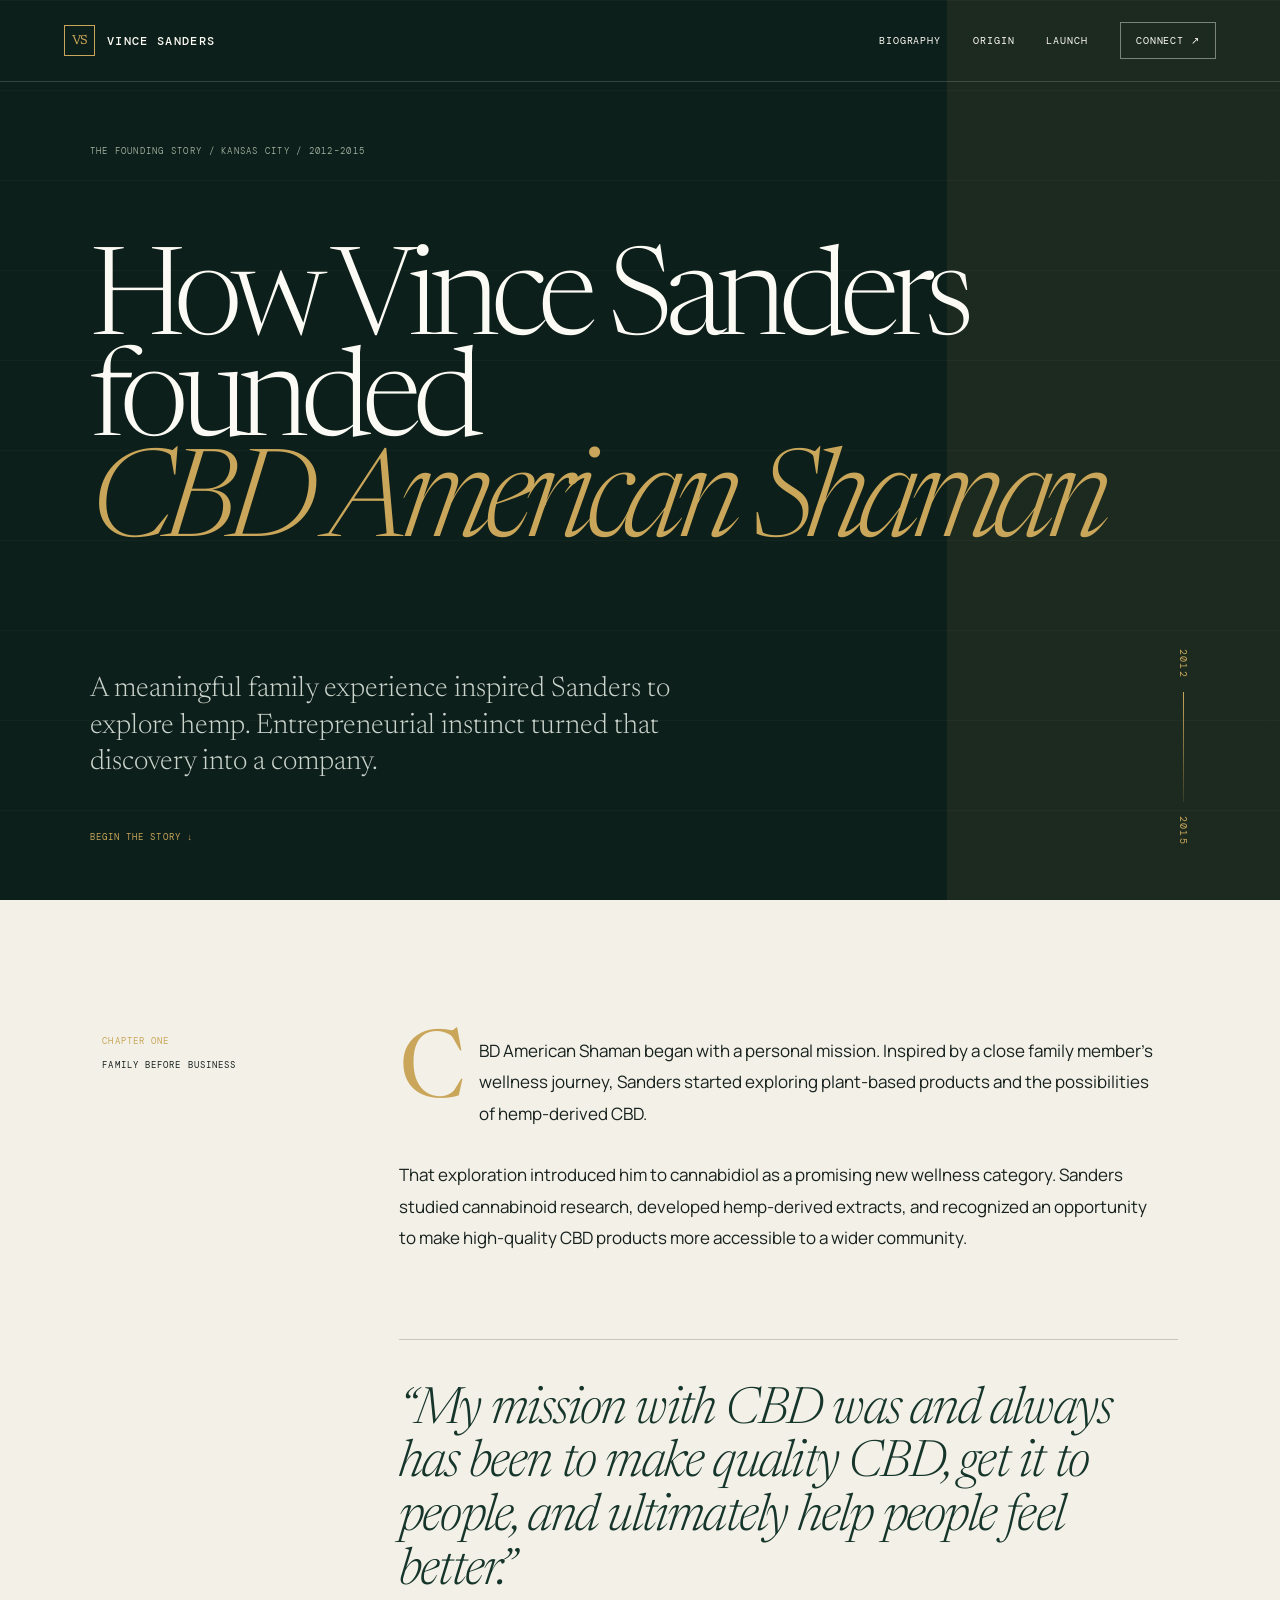
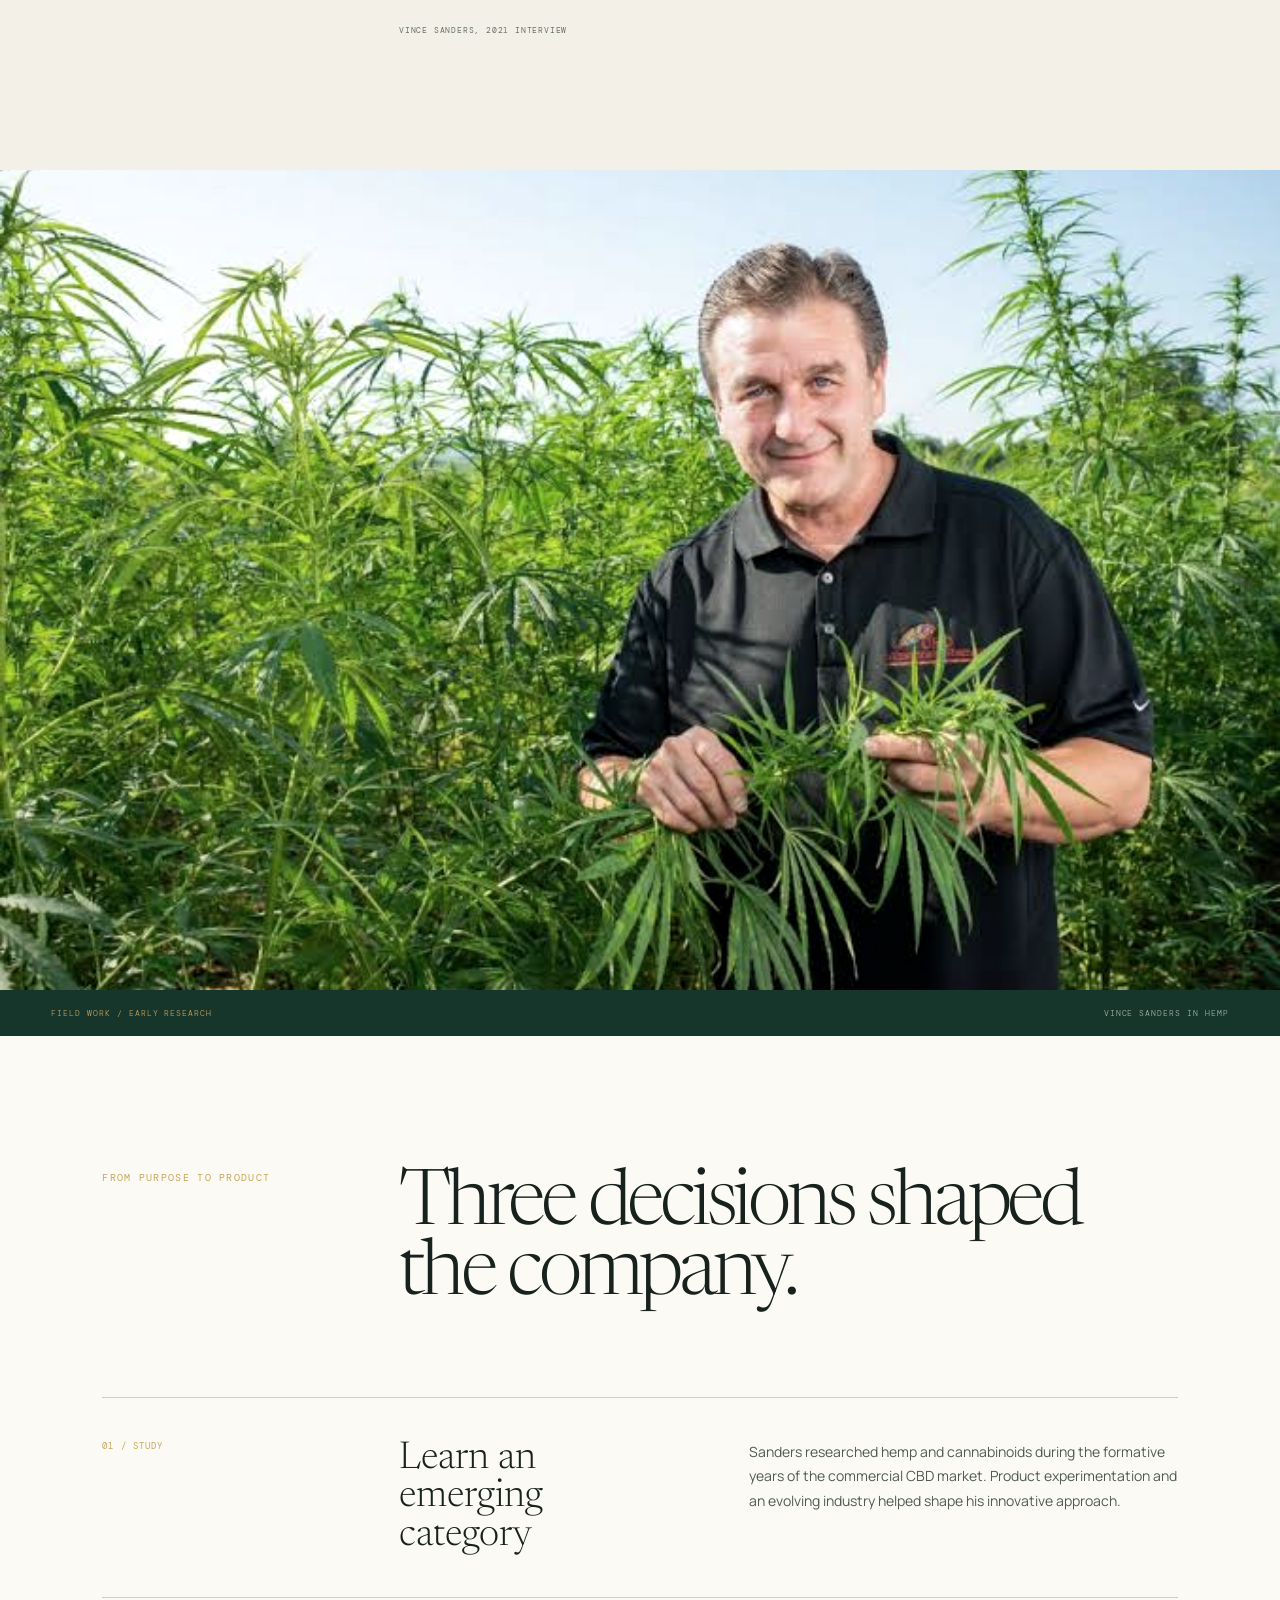
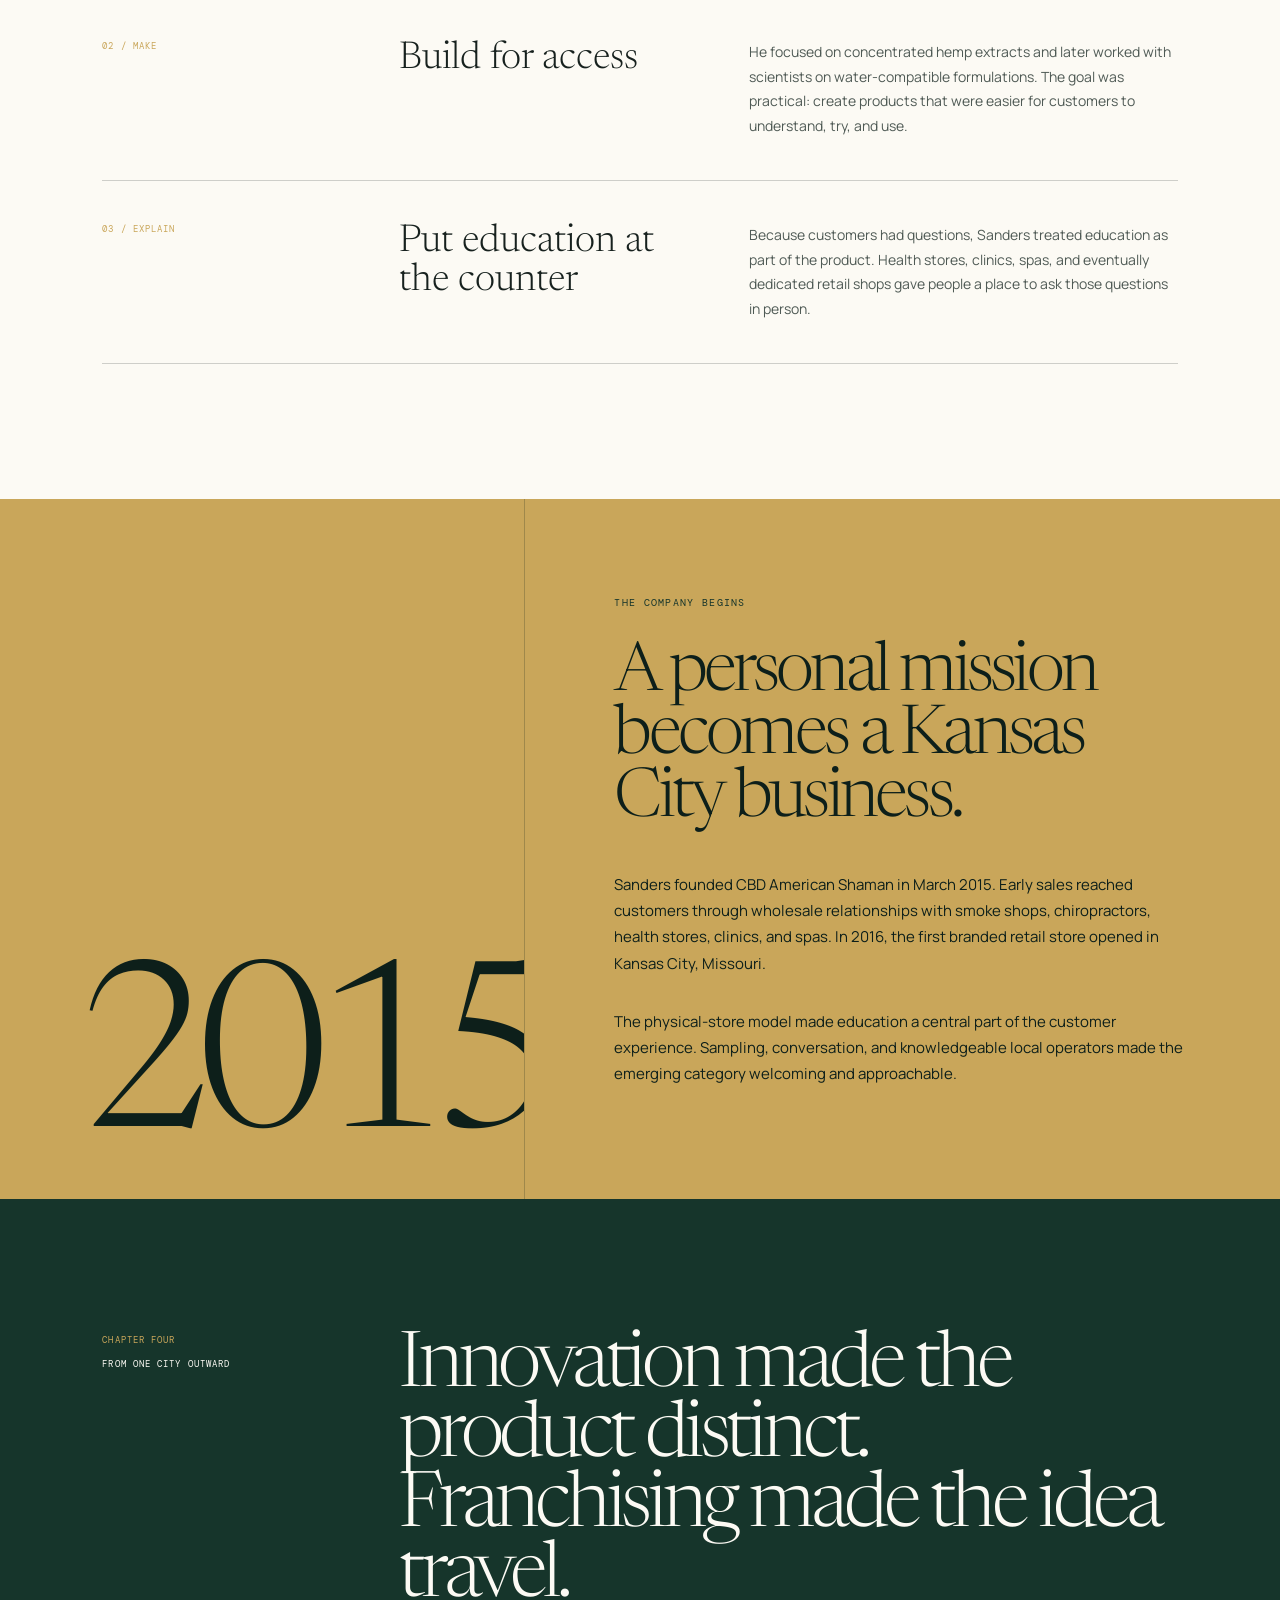
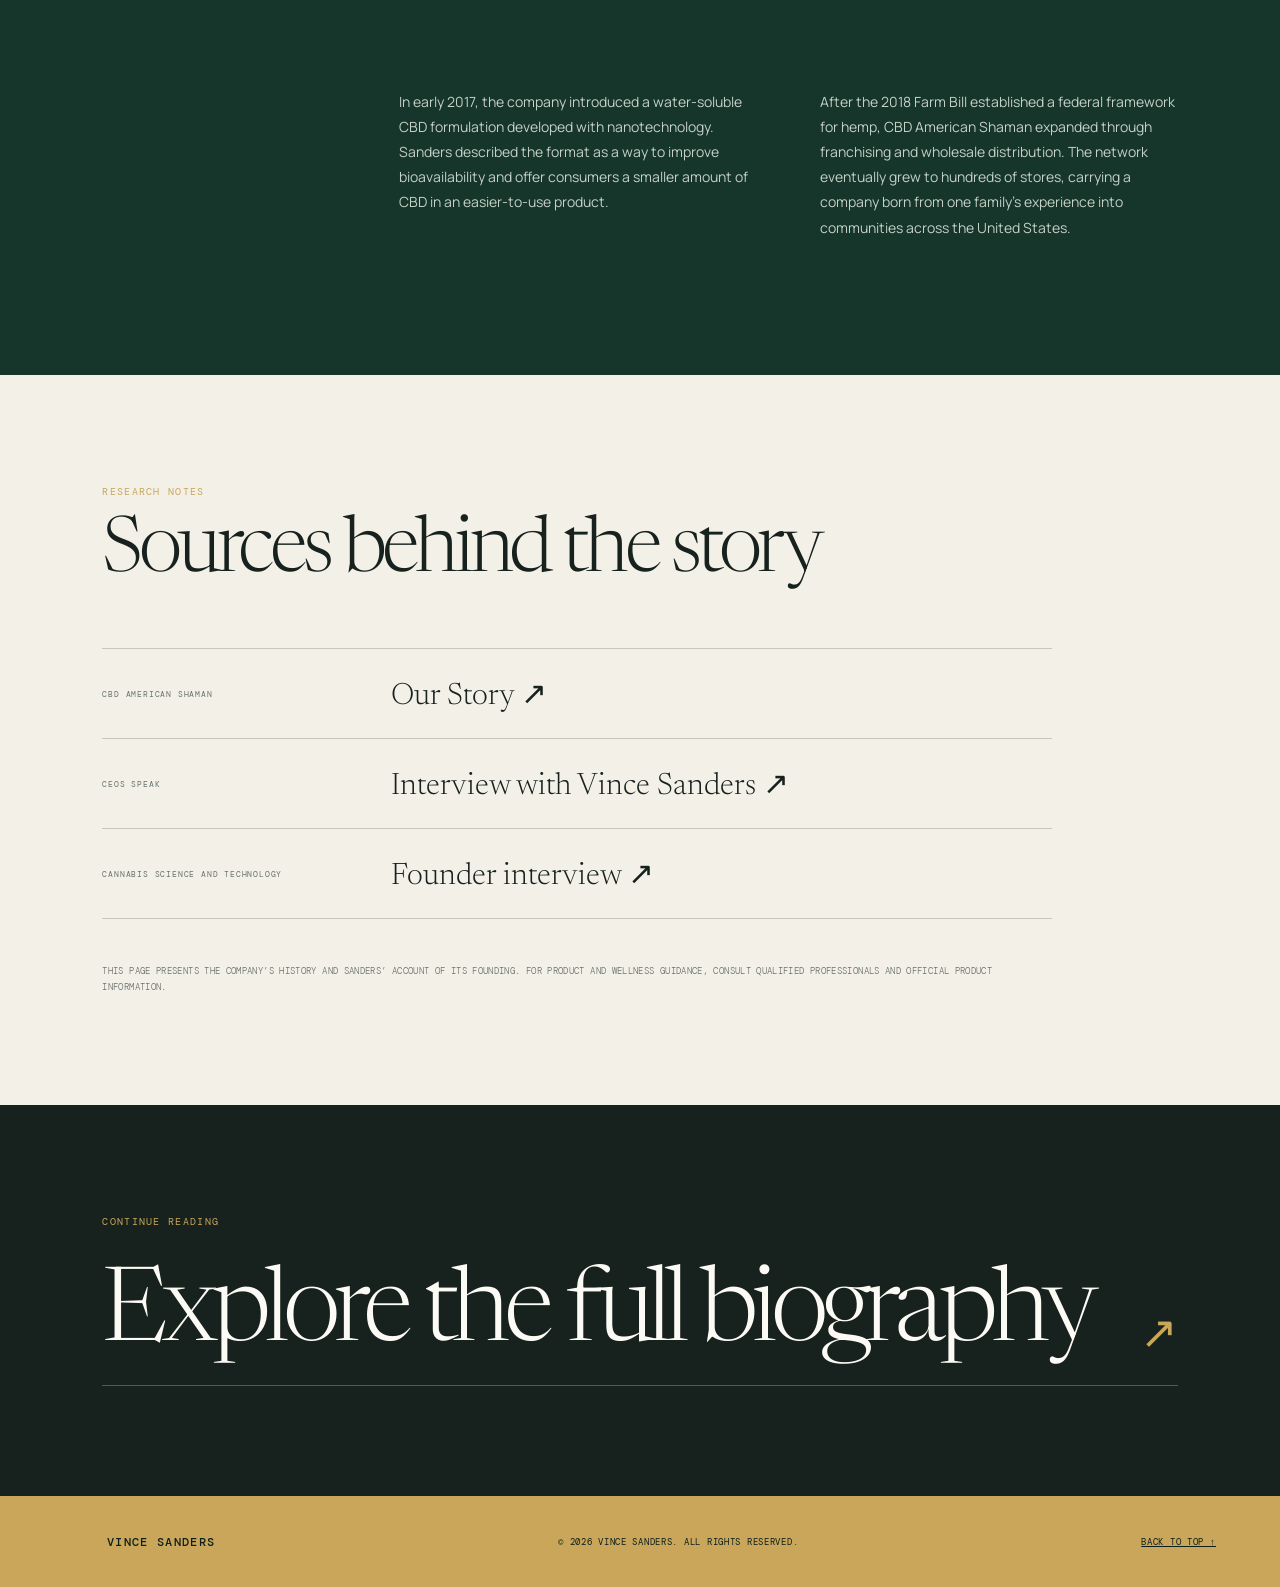
==== how-vince-sanders-founded-cbd-american-shaman.html @ 6d3437a2 "Add CBD American Shaman founding story" ====
<!doctype html>
<html lang="en">
<head>
  <meta charset="utf-8">
  <meta name="viewport" content="width=device-width, initial-scale=1">
  <meta name="description" content="How Vince Sanders turned a family-inspired exploration of hemp into CBD American Shaman, founded in Kansas City in 2015.">
  <meta name="theme-color" content="#0d1f1a">
  <title>How Vince Sanders Founded CBD American Shaman</title>
  <link rel="icon" href="data:image/svg+xml,%3Csvg xmlns='http://www.w3.org/2000/svg' viewBox='0 0 64 64'%3E%3Crect width='64' height='64' fill='%230d1f1a'/%3E%3Crect x='7' y='7' width='50' height='50' fill='none' stroke='%23c9a65a'/%3E%3Ctext x='32' y='40' text-anchor='middle' font-family='Georgia' font-size='22' fill='%23c9a65a'%3EVS%3C/text%3E%3C/svg%3E">
  <link rel="stylesheet" href="styles.css">
  <script src="script.js" defer></script>
</head>
<body class="story-page">
  <a class="skip-link" href="#main">Skip to content</a>
  <header class="site-header" data-header>
    <a class="wordmark" href="index.html" aria-label="Vince Sanders, home">
      <span class="monogram">VS</span>
      <span>Vince Sanders</span>
    </a>
    <button class="menu-toggle" type="button" aria-expanded="false" aria-controls="site-nav">
      <span></span><span></span><span class="sr-only">Menu</span>
    </button>
    <nav id="site-nav" aria-label="Primary navigation">
      <a href="index.html#story">Biography</a>
      <a href="#origin">Origin</a>
      <a href="#launch">Launch</a>
      <a class="nav-cta" href="index.html#contact">Connect <span aria-hidden="true">↗</span></a>
    </nav>
  </header>

  <main id="main">
    <article>
      <header class="article-hero" id="top">
        <div class="article-hero-grid" aria-hidden="true"></div>
        <p class="article-kicker reveal">The founding story / Kansas City / 2012–2015</p>
        <h1 class="reveal">How Vince Sanders founded<br><em>CBD American Shaman</em></h1>
        <div class="article-intro reveal">
          <p>A meaningful family experience inspired Sanders to explore hemp. Entrepreneurial instinct turned that discovery into a company.</p>
          <a href="#origin">Begin the story <span aria-hidden="true">↓</span></a>
        </div>
        <div class="year-axis reveal" aria-hidden="true"><span>2012</span><i></i><span>2015</span></div>
      </header>

      <section class="article-lead" id="origin">
        <div class="article-chapter reveal"><span>Chapter one</span><strong>Family before business</strong></div>
        <div class="article-copy reveal">
          <p class="article-dropcap">CBD American Shaman began with a personal mission. Inspired by a close family member’s wellness journey, Sanders started exploring plant-based products and the possibilities of hemp-derived CBD.</p>
          <p>That exploration introduced him to cannabidiol as a promising new wellness category. Sanders studied cannabinoid research, developed hemp-derived extracts, and recognized an opportunity to make high-quality CBD products more accessible to a wider community.</p>
          <aside>“My mission with CBD was and always has been to make quality CBD, get it to people, and ultimately help people feel better.”<cite>Vince Sanders, 2021 interview</cite></aside>
        </div>
      </section>

      <figure class="article-image reveal">
        <img src="assets/vince-sanders-hemp.jpeg" alt="Vince Sanders standing in a field of hemp" width="678" height="452">
        <figcaption><span>Field work / Early research</span><span>Vince Sanders in hemp</span></figcaption>
      </figure>

      <section class="article-sequence" aria-label="The path from research to launch">
        <div class="sequence-heading reveal">
          <p class="eyebrow">From purpose to product</p>
          <h2>Three decisions shaped the company.</h2>
        </div>
        <ol>
          <li class="reveal">
            <span>01 / Study</span>
            <div><h3>Learn an emerging category</h3><p>Sanders researched hemp and cannabinoids during the formative years of the commercial CBD market. Product experimentation and an evolving industry helped shape his innovative approach.</p></div>
          </li>
          <li class="reveal">
            <span>02 / Make</span>
            <div><h3>Build for access</h3><p>He focused on concentrated hemp extracts and later worked with scientists on water-compatible formulations. The goal was practical: create products that were easier for customers to understand, try, and use.</p></div>
          </li>
          <li class="reveal">
            <span>03 / Explain</span>
            <div><h3>Put education at the counter</h3><p>Because customers had questions, Sanders treated education as part of the product. Health stores, clinics, spas, and eventually dedicated retail shops gave people a place to ask those questions in person.</p></div>
          </li>
        </ol>
      </section>

      <section class="launch-panel" id="launch">
        <div class="launch-year reveal">2015</div>
        <div class="launch-copy reveal">
          <p class="eyebrow">The company begins</p>
          <h2>A personal mission becomes a Kansas City business.</h2>
          <p>Sanders founded CBD American Shaman in March 2015. Early sales reached customers through wholesale relationships with smoke shops, chiropractors, health stores, clinics, and spas. In 2016, the first branded retail store opened in Kansas City, Missouri.</p>
          <p>The physical-store model made education a central part of the customer experience. Sampling, conversation, and knowledgeable local operators made the emerging category welcoming and approachable.</p>
        </div>
      </section>

      <section class="article-growth">
        <div class="article-chapter reveal"><span>Chapter four</span><strong>From one city outward</strong></div>
        <div class="growth-copy reveal">
          <h2>Innovation made the product distinct. Franchising made the idea travel.</h2>
          <div>
            <p>In early 2017, the company introduced a water-soluble CBD formulation developed with nanotechnology. Sanders described the format as a way to improve bioavailability and offer consumers a smaller amount of CBD in an easier-to-use product.</p>
            <p>After the 2018 Farm Bill established a federal framework for hemp, CBD American Shaman expanded through franchising and wholesale distribution. The network eventually grew to hundreds of stores, carrying a company born from one family’s experience into communities across the United States.</p>
          </div>
        </div>
      </section>

      <section class="article-sources" aria-labelledby="sources-title">
        <p class="eyebrow">Research notes</p>
        <h2 id="sources-title">Sources behind the story</h2>
        <ul>
          <li><a href="https://americanshamanfranchise.com/our-story/" target="_blank" rel="noreferrer"><span>CBD American Shaman</span>Our Story ↗</a></li>
          <li><a href="https://www.bitbean.com/ceos-speak/vince-sanders-of-cbd-american-shaman/" target="_blank" rel="noreferrer"><span>CEOs Speak</span>Interview with Vince Sanders ↗</a></li>
          <li><a href="https://www.cannabissciencetech.com/view/one-cbd-company-looks-to-innovation-to-enhance-customers-cannabis-experience-and-knowledge" target="_blank" rel="noreferrer"><span>Cannabis Science and Technology</span>Founder interview ↗</a></li>
        </ul>
        <p class="article-note">This page presents the company’s history and Sanders’ account of its founding. For product and wellness guidance, consult qualified professionals and official product information.</p>
      </section>
    </article>

    <section class="article-next">
      <p class="eyebrow reveal">Continue reading</p>
      <a class="reveal" href="index.html"><span>Explore the full biography</span><i aria-hidden="true">↗</i></a>
    </section>
  </main>

  <footer>
    <a class="wordmark" href="index.html"><span class="monogram">VS</span><span>Vince Sanders</span></a>
    <p>© <span data-year></span> Vince Sanders. All rights reserved.</p>
    <a href="#top">Back to top ↑</a>
  </footer>
</body>
</html>
---- styles.css ----
@import url('https://fonts.googleapis.com/css2?family=DM+Mono:wght@300;400;500&family=Manrope:wght@400;500;600&family=Newsreader:opsz,wght@6..72,300;6..72,400;6..72,500&display=swap');

:root {
  --forest: #0d1f1a;
  --forest-2: #16352b;
  --paper: #f3f0e7;
  --white: #fcfaf4;
  --brass: #c9a65a;
  --sage: #a8b7a6;
  --ink: #17211e;
  --line: rgba(23, 33, 30, .2);
  --display: "Newsreader", Georgia, serif;
  --body: "Manrope", Arial, sans-serif;
  --mono: "DM Mono", monospace;
}

* { box-sizing: border-box; }
html { scroll-behavior: smooth; }
body { margin: 0; background: var(--paper); color: var(--ink); font-family: var(--body); }
a { color: inherit; }
p, h1, h2, h3 { margin-top: 0; }
::selection { background: var(--brass); color: var(--forest); }
:focus-visible { outline: 2px solid var(--brass); outline-offset: 4px; }
.sr-only { position: absolute; width: 1px; height: 1px; padding: 0; margin: -1px; overflow: hidden; clip: rect(0,0,0,0); white-space: nowrap; border: 0; }
.skip-link { position: fixed; z-index: 100; top: 8px; left: 8px; padding: 10px 14px; background: var(--white); transform: translateY(-150%); }
.skip-link:focus { transform: none; }

.site-header { position: fixed; z-index: 50; top: 0; left: 0; width: 100%; height: 82px; padding: 0 clamp(22px, 5vw, 78px); display: flex; align-items: center; justify-content: space-between; color: var(--white); border-bottom: 1px solid rgba(255,255,255,.16); transition: background .3s, height .3s; }
.site-header.scrolled { height: 68px; background: rgba(13,31,26,.94); backdrop-filter: blur(12px); }
.wordmark { display: flex; align-items: center; gap: 12px; font: 500 12px var(--mono); letter-spacing: .11em; text-transform: uppercase; text-decoration: none; }
.monogram { display: grid; place-items: center; width: 31px; height: 31px; border: 1px solid var(--brass); color: var(--brass); font: 400 13px var(--display); letter-spacing: -.05em; }
nav { display: flex; align-items: center; gap: 32px; }
nav a { font: 400 10px var(--mono); letter-spacing: .09em; text-transform: uppercase; text-decoration: none; }
.nav-cta { padding: 11px 15px; border: 1px solid rgba(255,255,255,.42); }
.menu-toggle { display: none; color: inherit; background: none; border: 0; }

.hero { position: relative; min-height: 100svh; padding: 108px clamp(22px, 5vw, 78px) 34px; display: grid; grid-template-columns: 1.1fr .9fr; grid-template-rows: auto 1fr auto; overflow: hidden; background: var(--forest); color: var(--white); isolation: isolate; }
.hero-grid { position: absolute; inset: 0; z-index: -1; background-image: linear-gradient(rgba(255,255,255,.055) 1px, transparent 1px), linear-gradient(90deg, rgba(255,255,255,.055) 1px, transparent 1px); background-size: 12.5vw 12.5vw; mask-image: linear-gradient(to bottom, black, transparent 90%); }
.hero-meta { grid-column: 1/-1; display: flex; justify-content: space-between; font: 300 9px var(--mono); letter-spacing: .15em; text-transform: uppercase; color: var(--sage); }
.hero-copy { align-self: center; padding: 45px 0; }
.eyebrow { font: 400 10px var(--mono); letter-spacing: .13em; text-transform: uppercase; color: var(--brass); }
.hero h1 { margin: 25px 0 30px; font: 300 clamp(94px, 12vw, 188px)/.7 var(--display); letter-spacing: -.085em; }
h1 em, h2 em { color: var(--brass); font-style: italic; font-weight: 300; }
.hero-dek { max-width: 540px; margin: 0; color: #cad3cc; font: 300 clamp(21px, 2vw, 30px)/1.28 var(--display); }
.hero-mark { position: relative; display: grid; place-items: center; align-self: center; }
.hero-mark svg { width: min(44vw, 560px); overflow: visible; }
.rings { fill: none; stroke: rgba(255,255,255,.24); stroke-width: 1; }
.points { fill: var(--brass); }
.hero-mark text { fill: var(--white); font: 300 94px var(--display); letter-spacing: -.08em; }
.hero-mark > span { position: absolute; bottom: 5%; right: 0; font: 300 8px var(--mono); letter-spacing: .13em; text-transform: uppercase; color: var(--sage); }
.scroll-cue { grid-column: 1/-1; width: max-content; font: 400 9px var(--mono); letter-spacing: .12em; text-transform: uppercase; text-decoration: none; color: var(--sage); }
.scroll-cue span { display: inline-block; margin-left: 9px; color: var(--brass); animation: drift 1.8s ease-in-out infinite; }

.section { padding: 125px clamp(22px, 8vw, 130px); }
.section-tag { font: 400 9px var(--mono); letter-spacing: .13em; text-transform: uppercase; }
.section-tag span { color: var(--brass); margin-right: 12px; }
.opening { display: grid; grid-template-columns: .32fr 1.68fr; gap: 5vw; }
.opening h2, .company-heading h2, .record h2 { max-width: 1000px; margin: 0 0 70px; font: 300 clamp(54px, 6.7vw, 104px)/.91 var(--display); letter-spacing: -.06em; }
.prose-columns { display: grid; grid-template-columns: 1fr 1fr; gap: 5vw; max-width: 920px; }
.prose-columns p, .record-grid p { margin-bottom: 0; font-size: 15px; line-height: 1.8; }
.prose-columns p:first-child::first-letter { float: left; margin: 9px 10px 0 0; color: var(--brass); font: 400 70px/.62 var(--display); }

.story-portrait { display: grid; grid-template-columns: .65fr 1.35fr; min-height: 610px; margin: 0; background: var(--forest-2); color: var(--white); }
.portrait-note { display: flex; flex-direction: column; justify-content: space-between; padding: 55px clamp(22px, 5vw, 78px) 62px; }
.portrait-note > span, .portrait-image figcaption { font: 300 9px var(--mono); letter-spacing: .12em; text-transform: uppercase; }
.portrait-note > span { color: var(--brass); }
.portrait-note > p { max-width: 450px; margin: 80px 0 0; font: 300 clamp(36px, 4vw, 62px)/.98 var(--display); letter-spacing: -.045em; }
.portrait-image { position: relative; min-width: 0; overflow: hidden; }
.portrait-image::after { position: absolute; inset: 0; content: ""; background: linear-gradient(90deg, rgba(13,31,26,.26), transparent 32%), linear-gradient(0deg, rgba(13,31,26,.48), transparent 35%); pointer-events: none; }
.portrait-image img { width: 100%; height: 100%; display: block; object-fit: cover; object-position: center; filter: saturate(.88) contrast(1.04); transform: scale(1.005); }
.portrait-image figcaption { position: absolute; z-index: 1; right: 34px; bottom: 28px; color: var(--white); }

.turning-point { display: grid; grid-template-columns: .8fr 1.2fr; min-height: 650px; background: var(--brass); color: var(--forest); }
.turning-year { display: flex; align-items: flex-end; padding: 55px clamp(22px, 6vw, 92px); border-right: 1px solid rgba(13,31,26,.25); font: 300 clamp(120px, 19vw, 300px)/.65 var(--display); letter-spacing: -.09em; }
.turning-copy { display: flex; flex-direction: column; justify-content: center; padding: 80px clamp(22px, 7vw, 110px); }
.turning-copy .eyebrow { color: var(--forest-2); }
.turning-copy h2 { max-width: 690px; margin: 25px 0 35px; font: 300 clamp(52px, 5.2vw, 84px)/.93 var(--display); letter-spacing: -.055em; }
.turning-copy > p:last-child { max-width: 640px; font-size: 15px; line-height: 1.75; }

.film { display: grid; grid-template-columns: .32fr 1.68fr; gap: 5vw; background: var(--ink); color: var(--white); }
.film .section-tag { color: var(--sage); }
.film-heading { display: grid; grid-template-columns: 1.35fr .65fr; gap: 5vw; align-items: end; margin-bottom: 55px; }
.film-heading h2 { margin: 0; font: 300 clamp(54px, 6.7vw, 104px)/.88 var(--display); letter-spacing: -.06em; }
.film-heading p { max-width: 350px; margin: 0 0 8px; color: var(--sage); font-size: 14px; line-height: 1.7; }
.video-frame { position: relative; overflow: hidden; width: 100%; aspect-ratio: 16 / 9; background: #07100d; border: 1px solid rgba(201,166,90,.42); }
.video-frame::before { position: absolute; z-index: 0; inset: 12px; content: ""; border: 1px solid rgba(255,255,255,.08); pointer-events: none; }
.video-frame iframe { position: absolute; z-index: 1; inset: 0; width: 100%; height: 100%; border: 0; }
.video-link { display: flex; justify-content: space-between; align-items: center; margin-top: 18px; padding: 14px 0; color: var(--sage); border-bottom: 1px solid rgba(255,255,255,.2); font: 400 9px var(--mono); letter-spacing: .1em; text-transform: uppercase; text-decoration: none; transition: color .2s; }
.video-link:hover { color: var(--brass); }

.company { background: var(--white); }
.company-heading { margin: 70px 0 80px; }
.company-heading h2 { margin-bottom: 0; }
.company-site-link { display: inline-flex; align-items: center; gap: 16px; margin-top: 35px; padding: 12px 0; color: var(--forest-2); border-bottom: 1px solid var(--brass); font: 400 9px var(--mono); letter-spacing: .1em; text-transform: uppercase; text-decoration: none; transition: gap .2s, color .2s; }
.company-site-link:hover { gap: 22px; color: var(--brass); }
.company-layout { display: grid; grid-template-columns: 1.35fr .65fr; gap: 7vw; }
.record-spine { border-top: 1px solid var(--line); }
.record-spine article { display: grid; grid-template-columns: 140px 1fr; gap: 40px; padding: 34px 0; border-bottom: 1px solid var(--line); }
.record-spine time { color: var(--brass); font: 300 45px var(--display); }
.record-spine h3 { margin-bottom: 10px; font: 400 27px var(--display); }
.record-spine p, .company-statement p { margin: 0; font-size: 14px; line-height: 1.7; }
.company-aside { align-self: start; position: sticky; top: 92px; }
.company-portrait { position: relative; overflow: hidden; aspect-ratio: 1 / 1; margin: 0; background: var(--forest); }
.company-portrait::after { position: absolute; inset: 0; content: ""; background: linear-gradient(0deg, rgba(13,31,26,.58), transparent 38%); pointer-events: none; }
.company-portrait img { width: 100%; height: 100%; display: block; object-fit: cover; object-position: 52% center; filter: saturate(.82) contrast(1.05); transition: transform .7s ease; }
.company-portrait:hover img { transform: scale(1.025); }
.company-portrait figcaption { position: absolute; z-index: 1; right: 22px; bottom: 18px; color: var(--white); font: 300 7px var(--mono); letter-spacing: .11em; text-transform: uppercase; }
.company-statement { padding: 34px; background: var(--forest); color: var(--white); }
.stamp { display: inline-block; margin-bottom: 90px; padding: 8px 10px; border: 1px solid var(--brass); color: var(--brass); font: 400 9px var(--mono); letter-spacing: .12em; text-transform: uppercase; transform: rotate(-3deg); }
.company-statement p { color: #ced7d0; }

.principles { padding: 125px clamp(22px, 8vw, 130px); background: var(--forest-2); color: var(--white); }
.principles-intro { display: grid; grid-template-columns: .4fr 1.6fr; gap: 5vw; }
.principles-intro > span { color: var(--brass); font: 400 9px var(--mono); letter-spacing: .13em; text-transform: uppercase; }
.principles h2 { margin: 0; font: 300 clamp(55px, 7vw, 108px)/.88 var(--display); letter-spacing: -.065em; }
.principle-grid { display: grid; grid-template-columns: repeat(3, 1fr); margin-top: 100px; border-top: 1px solid rgba(255,255,255,.2); }
.principle-grid article { padding: 28px 4vw 20px 0; border-right: 1px solid rgba(255,255,255,.2); }
.principle-grid article + article { padding-left: 4vw; }
.principle-grid article:last-child { border: 0; }
.principle-grid span { color: var(--brass); font: 400 9px var(--mono); }
.principle-grid h3 { margin: 70px 0 17px; font: 300 35px/1 var(--display); }
.principle-grid p { max-width: 310px; color: #bdcac0; font-size: 13px; line-height: 1.65; }

.record { display: grid; grid-template-columns: .32fr 1.68fr; gap: 5vw; }
.record-grid { display: grid; grid-template-columns: 1fr 1fr; gap: 5vw; max-width: 920px; }
.disclaimer { max-width: 920px; margin: 65px 0 0; padding-top: 20px; border-top: 1px solid var(--line); font: 300 9px/1.6 var(--mono); letter-spacing: .05em; text-transform: uppercase; }
.faq { max-width: 920px; margin-top: 105px; padding-top: 28px; border-top: 1px solid var(--line); }
.faq-heading { display: grid; grid-template-columns: .7fr 1.3fr; gap: 4vw; align-items: start; padding-bottom: 55px; }
.faq-heading .eyebrow { margin: 5px 0 0; }
.faq-heading h3 { margin: 0; font: 300 clamp(40px, 4.3vw, 66px)/.92 var(--display); letter-spacing: -.05em; }
.faq-tabs { display: flex; flex-wrap: wrap; gap: 10px; padding: 0 0 28px; }
.faq-tabs button { min-height: 35px; padding: 9px 14px; color: var(--forest-2); background: transparent; border: 1px solid var(--line); border-radius: 0; cursor: pointer; font: 400 8px var(--mono); letter-spacing: .1em; text-transform: uppercase; transition: color .2s, background .2s, border-color .2s; }
.faq-tabs button:hover { border-color: var(--brass); }
.faq-tabs button[aria-selected="true"] { color: var(--forest); background: var(--brass); border-color: var(--brass); }
.faq-list { border-top: 1px solid var(--line); }
.faq-list details { border-bottom: 1px solid var(--line); }
.faq-list details[hidden] { display: none; }
.faq-list summary { min-height: 88px; display: grid; grid-template-columns: 1fr 24px; gap: 24px; align-items: center; padding: 22px 0; cursor: pointer; list-style: none; font: 400 clamp(18px, 1.7vw, 24px)/1.25 var(--display); }
.faq-list summary::-webkit-details-marker { display: none; }
.faq-list summary i { position: relative; width: 18px; height: 18px; }
.faq-list summary i::before, .faq-list summary i::after { position: absolute; top: 8px; left: 0; width: 18px; height: 1px; content: ""; background: var(--brass); transition: transform .25s ease; }
.faq-list summary i::after { transform: rotate(90deg); }
.faq-list details[open] summary i::after { transform: rotate(0); }
.faq-list details[open] summary { color: var(--forest-2); }
.faq-list details > p { max-width: 680px; margin: -5px 50px 30px 0; color: #4f5a55; font-size: 14px; line-height: 1.75; }

.contact { padding: 130px clamp(22px, 8vw, 130px) 150px; background: var(--ink); color: var(--white); }
.contact h2 { margin: 35px 0 75px; font: 300 clamp(62px, 9vw, 140px)/.8 var(--display); letter-spacing: -.075em; }
.contact-link { display: flex; justify-content: space-between; align-items: center; padding: 20px 0; border-bottom: 1px solid rgba(255,255,255,.35); color: var(--sage); font: 300 clamp(17px, 2vw, 27px) var(--mono); text-decoration: none; transition: color .2s, padding .2s; }
.contact-link:hover { color: var(--brass); padding-left: 10px; }

footer { display: flex; align-items: center; justify-content: space-between; gap: 30px; padding: 30px clamp(22px, 5vw, 78px); background: var(--brass); color: var(--forest); }
footer p, footer > a:last-child { margin: 0; font: 400 9px var(--mono); letter-spacing: .08em; text-transform: uppercase; }

.reveal { opacity: 0; transform: translateY(22px); transition: opacity .75s ease, transform .75s ease; }
.reveal.is-visible { opacity: 1; transform: none; }
@keyframes drift { 50% { transform: translateY(5px); } }

@media (max-width: 800px) {
  .site-header { height: 68px; padding: 0 20px; }
  .menu-toggle { display: grid; gap: 5px; padding: 10px; }
  .menu-toggle span:not(.sr-only) { display: block; width: 22px; height: 1px; background: currentColor; }
  nav { position: absolute; top: 68px; left: 0; width: 100%; display: none; padding: 24px 20px 30px; background: var(--forest); flex-direction: column; align-items: flex-start; }
  nav.open { display: flex; }
  .hero { min-height: auto; display: block; padding: 100px 20px 30px; }
  .hero-meta { font-size: 7px; }
  .hero-copy { padding: 85px 0 25px; }
  .hero h1 { font-size: clamp(79px, 25vw, 116px); }
  .hero-dek { font-size: 21px; }
  .hero-mark { height: 330px; }
  .hero-mark svg { width: 330px; }
  .hero-mark > span { bottom: 0; }
  .scroll-cue { margin-top: 50px; }
  .section { padding: 80px 20px; }
  .opening, .record { display: block; }
  .opening-copy, .record-copy { margin-top: 45px; }
  .opening h2, .company-heading h2, .record h2 { font-size: 52px; margin-bottom: 45px; }
  .prose-columns, .record-grid { display: block; }
  .prose-columns p + p, .record-grid p + p { margin-top: 25px; }
  .story-portrait { display: flex; min-height: auto; flex-direction: column-reverse; }
  .portrait-image { aspect-ratio: 1.2 / 1; }
  .portrait-image img { object-position: 60% center; }
  .portrait-image figcaption { right: 20px; bottom: 18px; font-size: 7px; }
  .portrait-note { min-height: 330px; padding: 38px 20px 45px; }
  .portrait-note > p { margin-top: 70px; font-size: 42px; }
  .faq { margin-top: 75px; }
  .faq-heading { display: block; padding-bottom: 38px; }
  .faq-heading h3 { margin-top: 25px; font-size: 44px; }
  .faq-tabs { gap: 8px; }
  .faq-tabs button { flex: 1 1 auto; padding-inline: 10px; font-size: 7px; }
  .faq-list summary { min-height: 78px; font-size: 20px; }
  .faq-list details > p { margin-right: 30px; }
  .turning-point { display: block; min-height: auto; }
  .turning-year { min-height: 280px; padding: 45px 20px; border: 0; border-bottom: 1px solid rgba(13,31,26,.25); font-size: 150px; }
  .turning-copy { padding: 70px 20px; }
  .turning-copy h2 { font-size: 52px; }
  .film { display: block; }
  .film-content { margin-top: 45px; }
  .film-heading { display: block; margin-bottom: 38px; }
  .film-heading h2 { font-size: 52px; }
  .film-heading p { margin-top: 28px; }
  .video-frame { width: calc(100% + 40px); margin-left: -20px; border-left: 0; border-right: 0; }
  .company-heading { margin: 50px 0; }
  .company-layout { display: block; }
  .record-spine article { grid-template-columns: 90px 1fr; gap: 20px; }
  .record-spine time { font-size: 32px; }
  .company-aside { position: static; margin-top: 45px; }
  .company-portrait { aspect-ratio: 1.05 / 1; }
  .stamp { margin-bottom: 60px; }
  .principles { padding: 80px 20px; }
  .principles-intro { display: block; }
  .principles h2 { margin-top: 42px; font-size: 55px; }
  .principle-grid { display: block; margin-top: 60px; }
  .principle-grid article, .principle-grid article + article { padding: 28px 0; border-right: 0; border-bottom: 1px solid rgba(255,255,255,.2); }
  .principle-grid h3 { margin: 35px 0 15px; }
  .contact { padding: 90px 20px 100px; }
  .contact h2 { font-size: 62px; margin-bottom: 55px; }
  .contact-link { font-size: 14px; }
  footer { align-items: flex-start; flex-direction: column; }
}

@media (prefers-reduced-motion: reduce) {
  html { scroll-behavior: auto; }
  *, *::before, *::after { animation-duration: .01ms !important; animation-iteration-count: 1 !important; transition-duration: .01ms !important; }
  .reveal { opacity: 1; transform: none; }
}

/* Founding story */
.article-hero { position: relative; min-height: 100svh; padding: 145px clamp(22px, 7vw, 110px) 55px; display: grid; grid-template-columns: 1.55fr .45fr; grid-template-rows: auto 1fr auto; overflow: hidden; background: var(--forest); color: var(--white); isolation: isolate; }
.article-hero-grid { position: absolute; inset: 0; z-index: -1; background: linear-gradient(90deg, transparent 0 74%, rgba(201,166,90,.08) 74%), repeating-linear-gradient(0deg, transparent 0 89px, rgba(255,255,255,.055) 90px); }
.article-kicker { grid-column: 1 / -1; font: 300 9px var(--mono); letter-spacing: .14em; text-transform: uppercase; color: var(--sage); }
.article-hero h1 { grid-column: 1 / -1; align-self: center; max-width: 1200px; margin: 40px 0; font: 300 clamp(68px, 9.5vw, 150px)/.83 var(--display); letter-spacing: -.07em; }
.article-intro { align-self: end; max-width: 610px; }
.article-intro p { color: #cad3cc; font: 300 clamp(21px, 2.2vw, 31px)/1.3 var(--display); }
.article-intro a { display: inline-block; margin-top: 22px; color: var(--brass); font: 400 9px var(--mono); letter-spacing: .12em; text-transform: uppercase; text-decoration: none; }
.year-axis { display: flex; align-items: center; gap: 14px; align-self: end; justify-self: end; writing-mode: vertical-rl; font: 400 10px var(--mono); letter-spacing: .12em; color: var(--brass); }
.year-axis i { width: 1px; height: 110px; background: linear-gradient(var(--brass), rgba(201,166,90,.15)); }
.article-lead, .article-growth { display: grid; grid-template-columns: .42fr 1.58fr; gap: 7vw; padding: 135px clamp(22px, 8vw, 130px); }
.article-chapter { display: flex; flex-direction: column; gap: 12px; font: 400 9px var(--mono); letter-spacing: .12em; text-transform: uppercase; }
.article-chapter span { color: var(--brass); }
.article-chapter strong { font-weight: 400; }
.article-copy { max-width: 850px; }
.article-copy > p { max-width: 760px; font: 400 17px/1.85 var(--body); }
.article-copy > p + p { margin-top: 30px; }
.article-dropcap::first-letter { float: left; margin: 13px 13px 0 0; color: var(--brass); font: 400 94px/.58 var(--display); }
.article-copy aside { max-width: 800px; margin: 85px 0 0; padding: 45px 0 0; border-top: 1px solid var(--line); color: var(--forest-2); font: italic 300 clamp(34px, 4vw, 60px)/1.05 var(--display); letter-spacing: -.035em; }
.article-copy cite { display: block; margin-top: 25px; color: #67716c; font: normal 400 8px var(--mono); letter-spacing: .1em; text-transform: uppercase; }
.article-image { margin: 0; background: var(--forest-2); }
.article-image img { display: block; width: 100%; height: min(76vw, 820px); object-fit: cover; object-position: center 42%; filter: saturate(.8) contrast(1.05); }
.article-image figcaption { display: flex; justify-content: space-between; padding: 18px clamp(22px, 4vw, 65px); color: var(--sage); font: 300 8px var(--mono); letter-spacing: .12em; text-transform: uppercase; }
.article-image figcaption span:first-child { color: var(--brass); }
.article-sequence { padding: 135px clamp(22px, 8vw, 130px); background: var(--white); }
.sequence-heading { display: grid; grid-template-columns: .42fr 1.58fr; gap: 7vw; align-items: start; margin-bottom: 85px; }
.sequence-heading h2 { max-width: 820px; margin: 0; font: 300 clamp(55px, 6vw, 94px)/.92 var(--display); letter-spacing: -.055em; }
.article-sequence ol { margin: 0; padding: 0; list-style: none; border-top: 1px solid var(--line); }
.article-sequence li { display: grid; grid-template-columns: .42fr 1.58fr; gap: 7vw; padding: 42px 0; border-bottom: 1px solid var(--line); }
.article-sequence li > span { color: var(--brass); font: 400 9px var(--mono); letter-spacing: .12em; text-transform: uppercase; }
.article-sequence li > div { display: grid; grid-template-columns: .8fr 1.2fr; gap: 5vw; }
.article-sequence h3 { margin: 0; font: 300 clamp(30px, 3vw, 46px)/1 var(--display); }
.article-sequence li p { max-width: 550px; margin: 0; color: #4f5a55; font-size: 14px; line-height: 1.75; }
.launch-panel { display: grid; grid-template-columns: .82fr 1.18fr; min-height: 700px; background: var(--brass); color: var(--forest); }
.launch-year { display: flex; align-items: flex-end; padding: 55px clamp(22px, 6vw, 92px); overflow: hidden; border-right: 1px solid rgba(13,31,26,.22); font: 300 clamp(125px, 18vw, 280px)/.62 var(--display); letter-spacing: -.09em; }
.launch-copy { display: flex; flex-direction: column; justify-content: center; padding: 90px clamp(22px, 7vw, 110px); }
.launch-copy .eyebrow { color: var(--forest-2); }
.launch-copy h2 { max-width: 700px; margin: 24px 0 40px; font: 300 clamp(48px, 5.3vw, 82px)/.93 var(--display); letter-spacing: -.055em; }
.launch-copy > p:not(.eyebrow) { max-width: 650px; font-size: 15px; line-height: 1.75; }
.launch-copy > p + p { margin-top: 17px; }
.article-growth { background: var(--forest-2); color: var(--white); }
.growth-copy h2 { max-width: 900px; margin: 0 0 75px; font: 300 clamp(54px, 6vw, 92px)/.91 var(--display); letter-spacing: -.055em; }
.growth-copy > div { display: grid; grid-template-columns: 1fr 1fr; gap: 5vw; max-width: 900px; }
.growth-copy p { margin: 0; color: #c5d0c7; font-size: 14px; line-height: 1.8; }
.article-sources { padding: 110px clamp(22px, 8vw, 130px); }
.article-sources h2 { margin: 20px 0 60px; font: 300 clamp(50px, 6vw, 90px)/.92 var(--display); letter-spacing: -.055em; }
.article-sources ul { max-width: 950px; margin: 0; padding: 0; list-style: none; border-top: 1px solid var(--line); }
.article-sources li { border-bottom: 1px solid var(--line); }
.article-sources a { display: grid; grid-template-columns: .55fr 1.45fr; gap: 3vw; padding: 26px 0; text-decoration: none; font: 300 clamp(21px, 2.4vw, 32px) var(--display); transition: color .2s, padding .2s; }
.article-sources a:hover { padding-left: 10px; color: var(--brass); }
.article-sources a span { align-self: center; font: 400 8px var(--mono); letter-spacing: .1em; text-transform: uppercase; color: #68736d; }
.article-note { max-width: 950px; margin: 45px 0 0; color: #68736d; font: 300 9px/1.7 var(--mono); letter-spacing: .04em; text-transform: uppercase; }
.article-next { padding: 110px clamp(22px, 8vw, 130px); background: var(--ink); color: var(--white); }
.article-next > a { display: flex; justify-content: space-between; align-items: end; margin-top: 45px; color: var(--white); border-bottom: 1px solid rgba(255,255,255,.25); text-decoration: none; }
.article-next > a span { max-width: 1050px; padding-bottom: 25px; font: 300 clamp(58px, 8vw, 120px)/.85 var(--display); letter-spacing: -.06em; }
.article-next > a i { padding-bottom: 25px; color: var(--brass); font: normal 300 45px var(--display); }

@media (max-width: 800px) {
  .article-hero { min-height: 780px; display: block; padding: 110px 20px 35px; }
  .article-hero h1 { margin: 95px 0 60px; font-size: clamp(65px, 20vw, 96px); }
  .article-intro { max-width: 510px; }
  .year-axis { position: absolute; right: 18px; bottom: 30px; display: none; }
  .article-lead, .article-growth { display: block; padding: 80px 20px; }
  .article-copy, .growth-copy { margin-top: 55px; }
  .article-copy > p { font-size: 16px; }
  .article-copy aside { margin-top: 60px; padding-top: 32px; font-size: 38px; }
  .article-image img { height: 82vw; min-height: 360px; }
  .article-image figcaption { padding: 14px 20px; font-size: 7px; }
  .article-sequence { padding: 80px 20px; }
  .sequence-heading { display: block; margin-bottom: 50px; }
  .sequence-heading h2 { margin-top: 30px; font-size: 52px; }
  .article-sequence li { display: block; padding: 32px 0; }
  .article-sequence li > div { display: block; margin-top: 25px; }
  .article-sequence h3 { font-size: 35px; }
  .article-sequence li p { margin-top: 20px; }
  .launch-panel { display: block; min-height: auto; }
  .launch-year { min-height: 290px; padding: 45px 20px; border: 0; border-bottom: 1px solid rgba(13,31,26,.22); font-size: 145px; }
  .launch-copy { padding: 70px 20px; }
  .launch-copy h2 { font-size: 52px; }
  .growth-copy h2 { margin-bottom: 45px; font-size: 51px; }
  .growth-copy > div { display: block; }
  .growth-copy p + p { margin-top: 25px; }
  .article-sources { padding: 80px 20px; }
  .article-sources h2 { font-size: 52px; }
  .article-sources a { display: block; font-size: 25px; }
  .article-sources a span { display: block; margin-bottom: 10px; }
  .article-next { padding: 80px 20px; }
  .article-next > a span { font-size: 56px; }
}
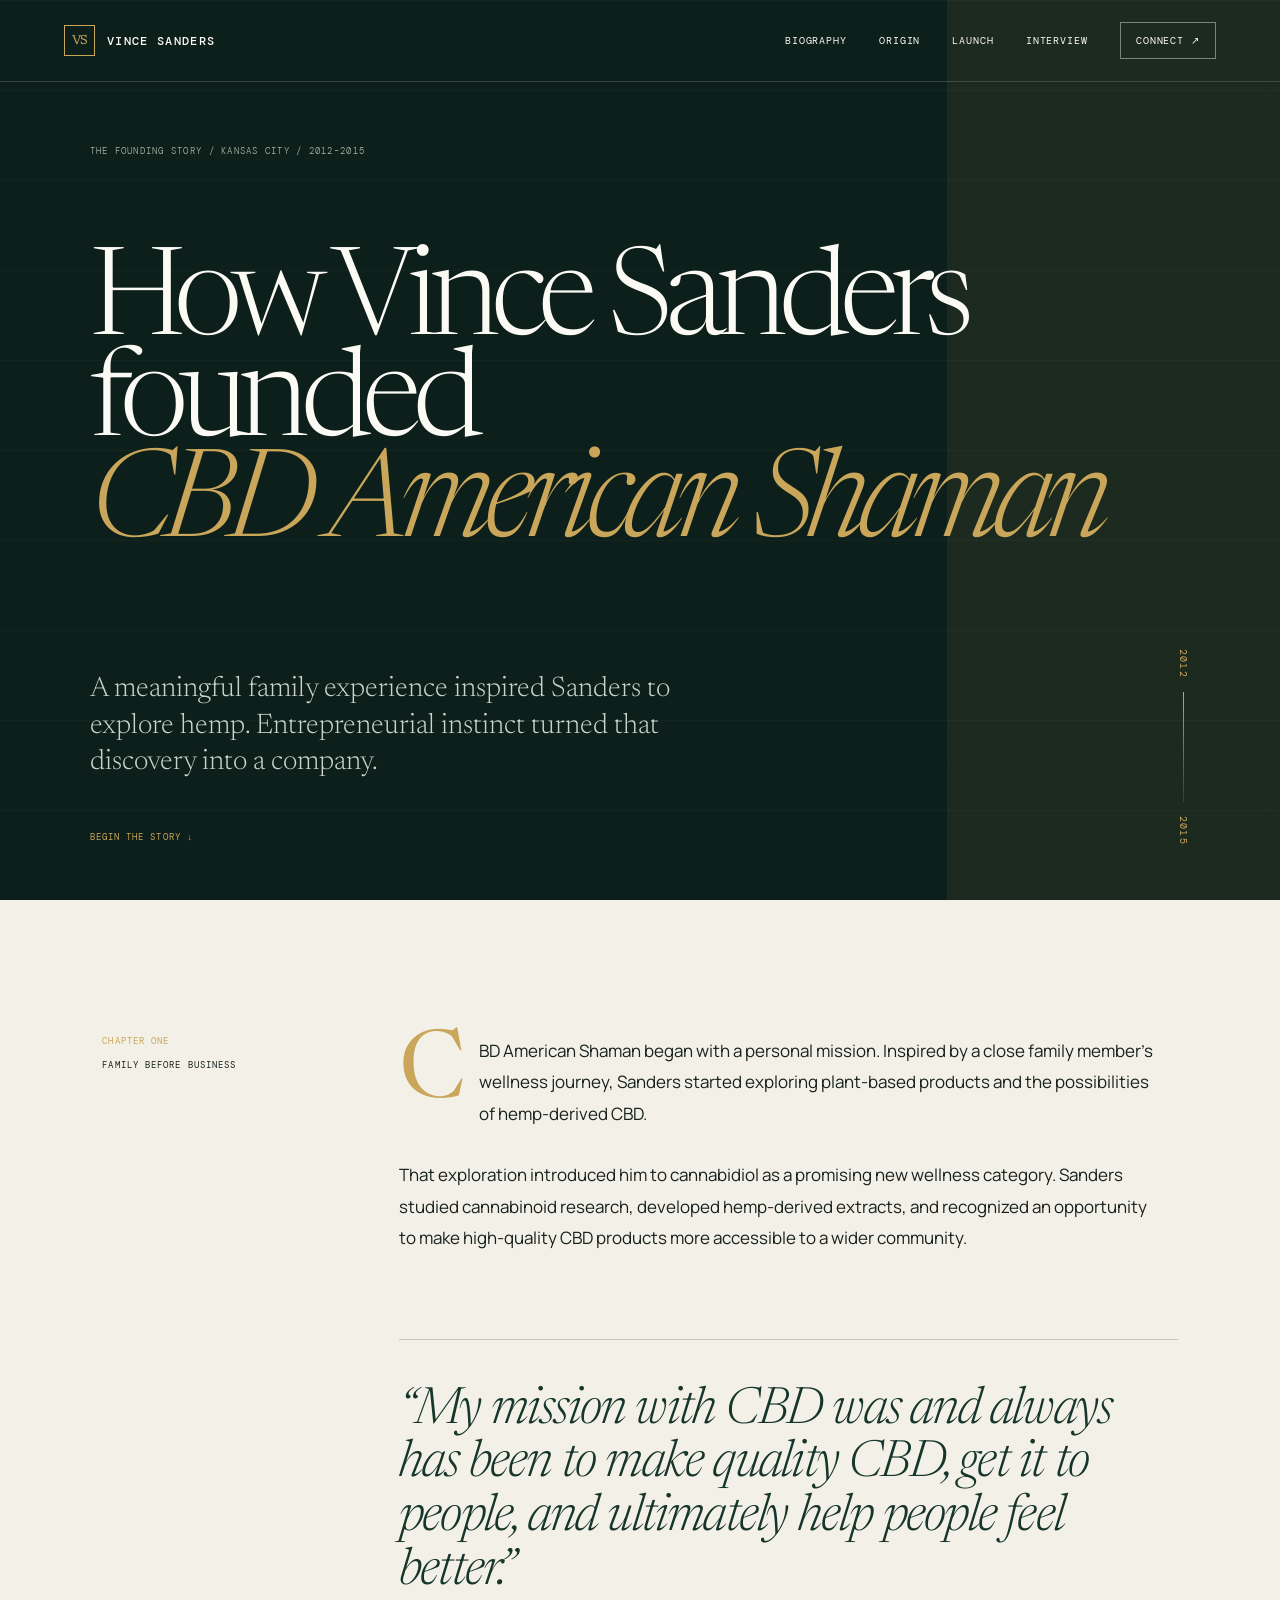
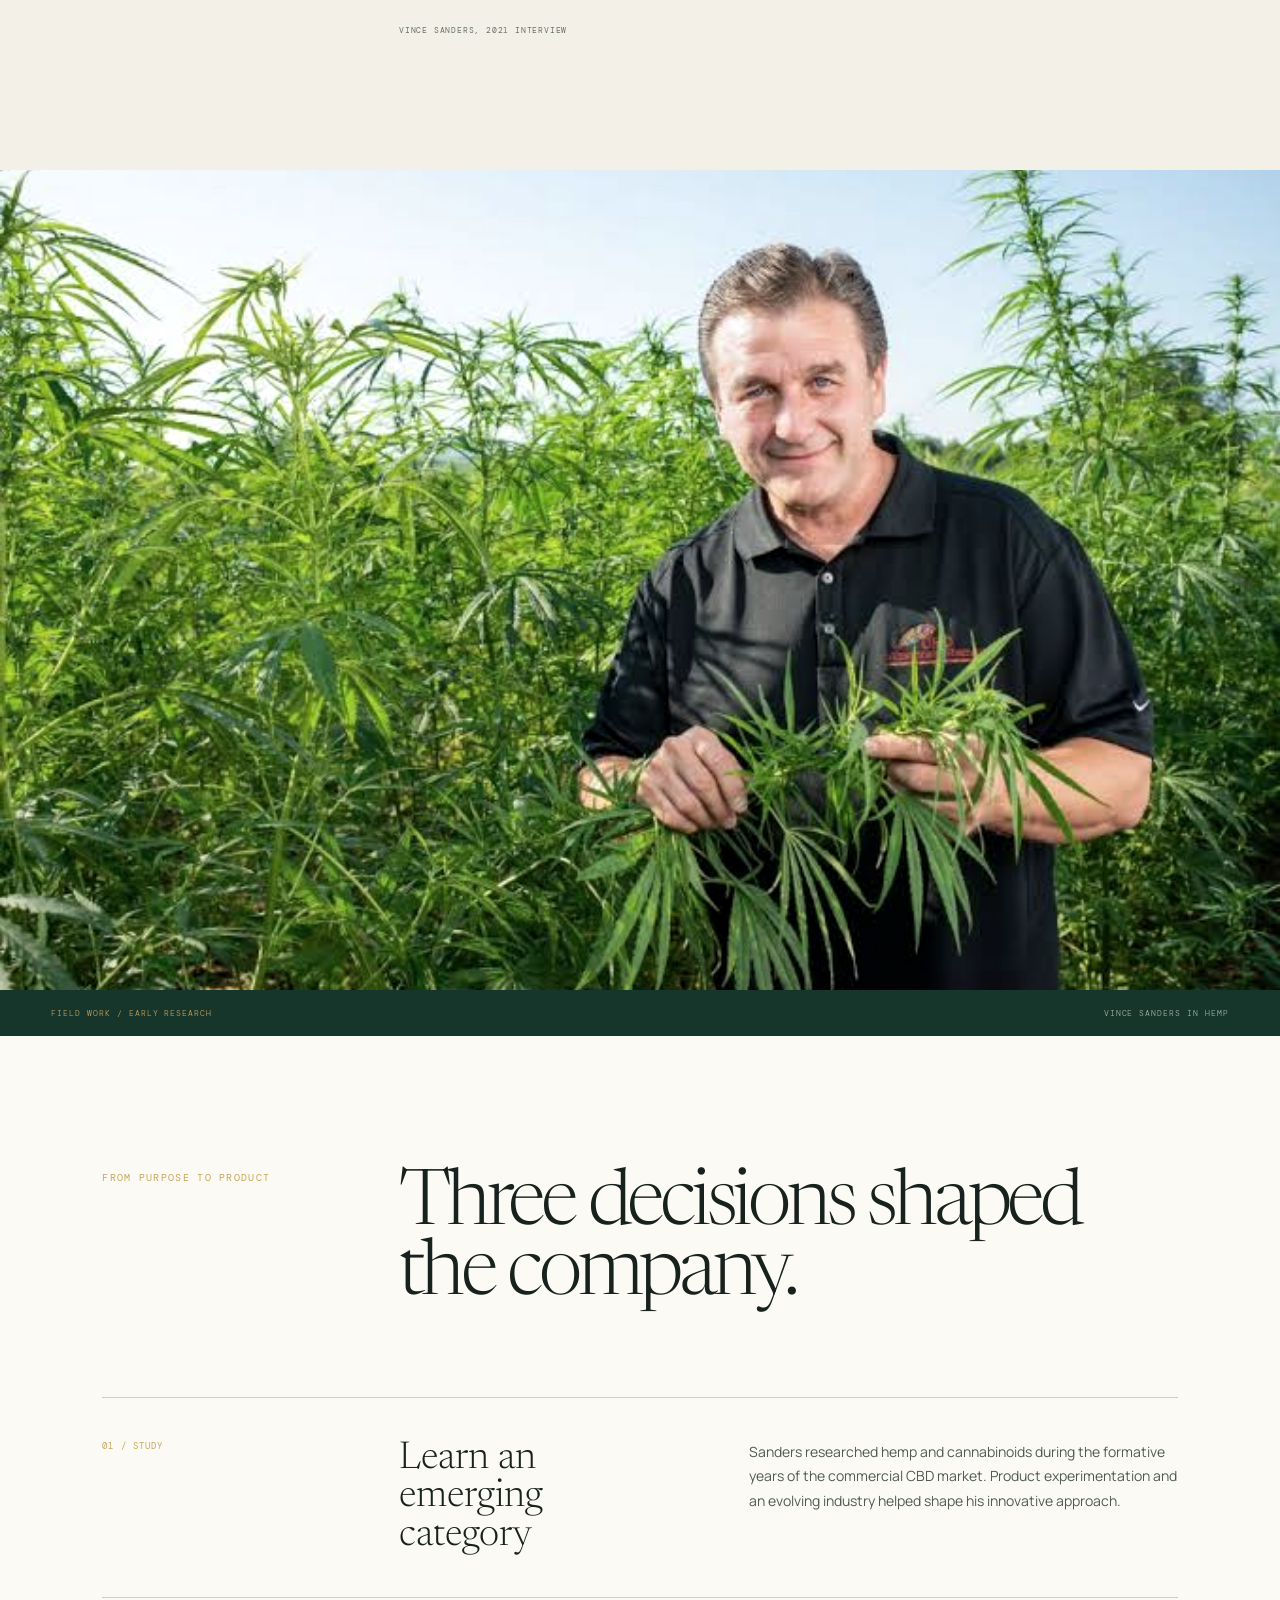
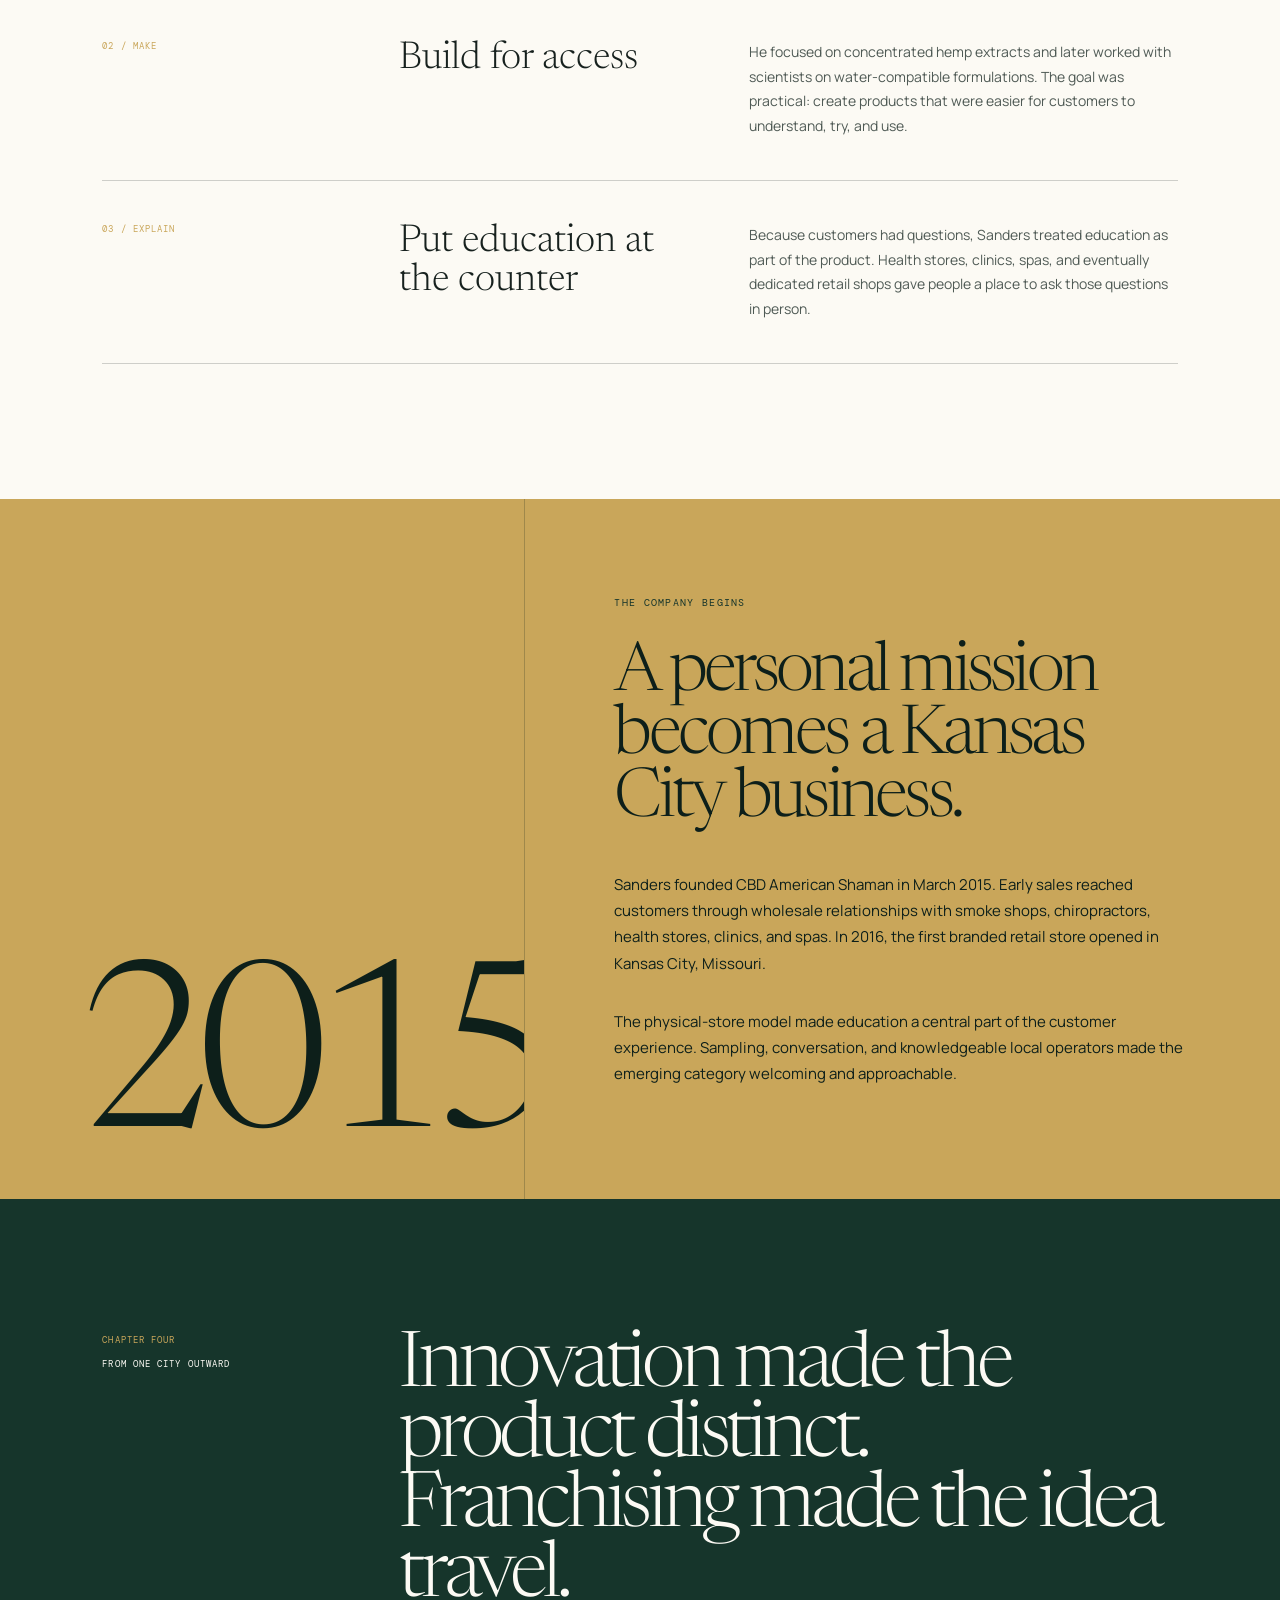
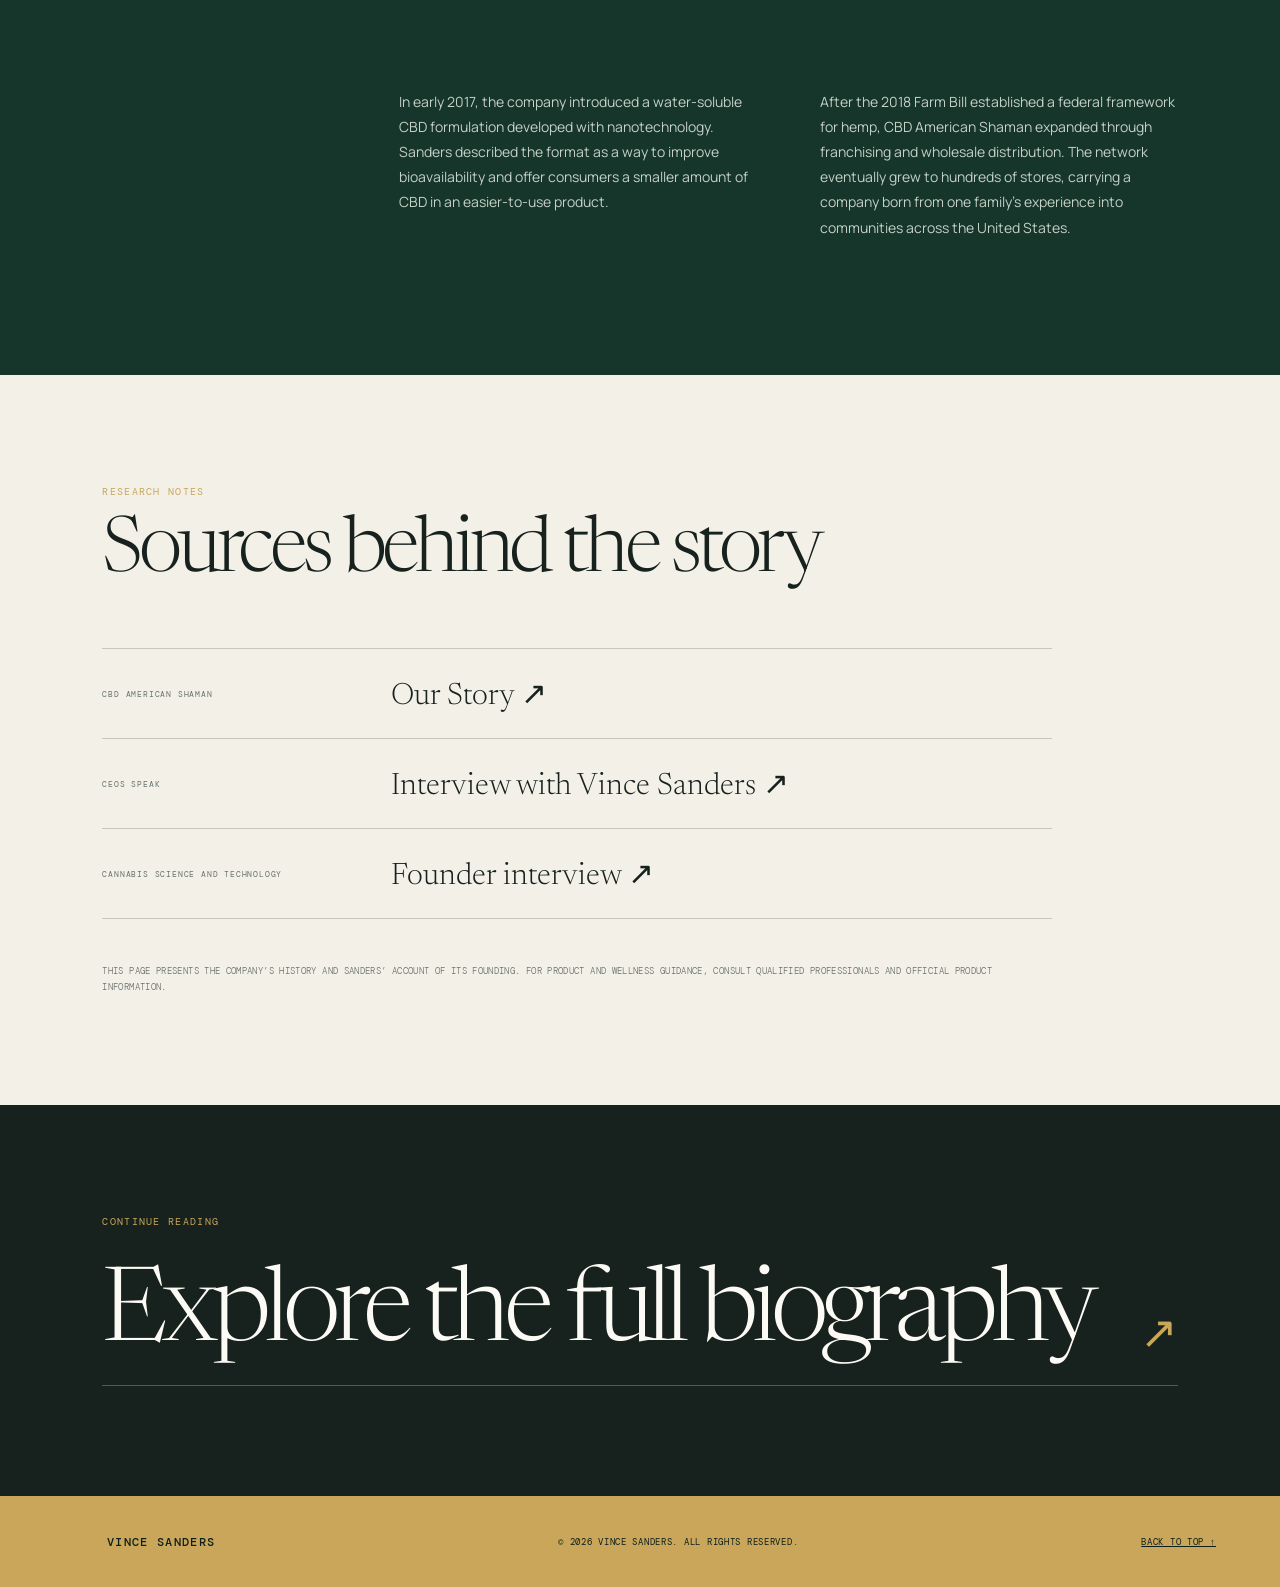
==== commit 801721d8: "Add Vince Sanders interview summary" ====
--- a/how-vince-sanders-founded-cbd-american-shaman.html
+++ b/how-vince-sanders-founded-cbd-american-shaman.html
@@ -24,6 +24,7 @@
       <a href="index.html#story">Biography</a>
       <a href="#origin">Origin</a>
       <a href="#launch">Launch</a>
+      <a href="hamilton-harris-interview-with-vince-sanders.html">Interview</a>
       <a class="nav-cta" href="index.html#contact">Connect <span aria-hidden="true">↗</span></a>
     </nav>
   </header>
--- a/styles.css
+++ b/styles.css
@@ -314,3 +314,77 @@
   .article-next { padding: 80px 20px; }
   .article-next > a span { font-size: 56px; }
 }
+
+/* Hamilton Harris interview */
+.interview-hero { position: relative; min-height: 100svh; padding: 145px clamp(22px, 7vw, 110px) 55px; display: grid; grid-template-rows: auto 1fr auto; overflow: hidden; background: var(--forest); color: var(--white); isolation: isolate; }
+.interview-hero::before { position: absolute; inset: 0; z-index: -2; content: ""; background: radial-gradient(circle at 82% 48%, rgba(201,166,90,.13), transparent 28%), linear-gradient(90deg, transparent 65%, rgba(255,255,255,.025) 65%); }
+.interview-signal { position: absolute; z-index: -1; right: clamp(20px, 7vw, 110px); top: 20%; bottom: 12%; width: min(27vw, 390px); display: flex; align-items: center; justify-content: space-between; gap: 11px; }
+.interview-signal i { width: 1px; height: var(--signal-height, 55%); display: block; background: linear-gradient(transparent, var(--brass), transparent); opacity: .65; animation: signal 3.5s ease-in-out infinite alternate; }
+.interview-signal i:nth-child(1), .interview-signal i:nth-child(7) { --signal-height: 28%; }
+.interview-signal i:nth-child(2), .interview-signal i:nth-child(6) { --signal-height: 52%; animation-delay: -.8s; }
+.interview-signal i:nth-child(3), .interview-signal i:nth-child(5) { --signal-height: 78%; animation-delay: -1.5s; }
+.interview-signal i:nth-child(4) { --signal-height: 100%; animation-delay: -2.2s; }
+@keyframes signal { to { transform: scaleY(.76); opacity: .32; } }
+.interview-hero h1 { align-self: center; max-width: 1100px; margin: 50px 0; font: 300 clamp(70px, 9.6vw, 150px)/.82 var(--display); letter-spacing: -.07em; }
+.interview-hero h1 span { display: block; color: var(--white); }
+.interview-hero h1 em { display: block; }
+.interview-hero-foot { display: flex; align-items: end; justify-content: space-between; gap: 60px; max-width: 830px; }
+.interview-hero-foot p { max-width: 650px; margin: 0; color: #cad3cc; font: 300 clamp(20px, 2vw, 29px)/1.3 var(--display); }
+.interview-hero-foot a { flex: none; padding-bottom: 6px; color: var(--brass); font: 400 8px var(--mono); letter-spacing: .12em; text-transform: uppercase; text-decoration: none; }
+.interview-watch { display: grid; grid-template-columns: .7fr 1.3fr; gap: 7vw; align-items: center; padding: 135px clamp(22px, 8vw, 130px); background: var(--ink); color: var(--white); }
+.interview-watch-copy h2 { margin: 24px 0 35px; font: 300 clamp(47px, 5vw, 78px)/.92 var(--display); letter-spacing: -.05em; }
+.interview-watch-copy > p:last-of-type { max-width: 520px; color: var(--sage); font-size: 14px; line-height: 1.75; }
+.interview-watch-copy > a { display: inline-block; margin-top: 28px; padding-bottom: 10px; color: var(--brass); border-bottom: 1px solid rgba(201,166,90,.55); font: 400 8px var(--mono); letter-spacing: .1em; text-transform: uppercase; text-decoration: none; }
+.interview-summary { padding: 135px clamp(22px, 8vw, 130px); background: var(--white); }
+.summary-heading { display: grid; grid-template-columns: .42fr 1.58fr; gap: 7vw; margin-bottom: 85px; }
+.summary-heading h2 { max-width: 850px; margin: 0; font: 300 clamp(55px, 6.2vw, 96px)/.91 var(--display); letter-spacing: -.055em; }
+.idea-list { margin: 0; padding: 0; list-style: none; border-top: 1px solid var(--line); }
+.idea-list li { display: grid; grid-template-columns: .42fr 1.58fr; gap: 7vw; padding: 45px 0; border-bottom: 1px solid var(--line); }
+.idea-list li > a { display: flex; align-items: flex-start; justify-content: space-between; gap: 18px; color: var(--brass); font: 400 9px var(--mono); letter-spacing: .1em; text-decoration: none; }
+.idea-list li > a span { display: grid; place-items: center; width: 34px; height: 34px; border: 1px solid var(--brass); }
+.idea-list li > div { display: grid; grid-template-columns: .75fr 1.25fr; gap: 5vw; }
+.idea-list h3 { margin: 0; font: 300 clamp(31px, 3vw, 47px)/1 var(--display); }
+.idea-list p { max-width: 580px; margin: 0; color: #4f5a55; font-size: 14px; line-height: 1.75; }
+.interview-quote { display: grid; grid-template-columns: .72fr 1.28fr; min-height: 680px; background: var(--brass); color: var(--forest); }
+.quote-mark { display: grid; place-items: center; border-right: 1px solid rgba(13,31,26,.22); font: 300 clamp(160px, 23vw, 350px)/1 var(--display); letter-spacing: -.11em; }
+.quote-copy { display: flex; flex-direction: column; justify-content: center; padding: 85px clamp(22px, 7vw, 110px); }
+.quote-copy .eyebrow { color: var(--forest-2); }
+.quote-copy blockquote { max-width: 780px; margin: 28px 0 38px; font: italic 300 clamp(48px, 5.3vw, 82px)/.95 var(--display); letter-spacing: -.045em; }
+.quote-note { max-width: 550px; margin: 0; font: 400 9px/1.7 var(--mono); letter-spacing: .05em; text-transform: uppercase; }
+.chapter-index { padding: 120px clamp(22px, 8vw, 130px); }
+.chapter-index-heading { display: grid; grid-template-columns: .42fr 1.58fr; gap: 7vw; margin-bottom: 60px; }
+.chapter-index-heading h2 { margin: 0; font: 300 clamp(55px, 6vw, 92px)/.9 var(--display); letter-spacing: -.055em; }
+.chapter-links { border-top: 1px solid var(--line); }
+.chapter-links a { display: grid; grid-template-columns: 110px 1fr 30px; gap: 30px; align-items: center; padding: 25px 0; border-bottom: 1px solid var(--line); text-decoration: none; transition: color .2s, padding .2s; }
+.chapter-links a:hover { padding-left: 10px; color: var(--brass); }
+.chapter-links time { color: var(--brass); font: 400 9px var(--mono); letter-spacing: .1em; }
+.chapter-links span { font: 300 clamp(23px, 2.5vw, 35px) var(--display); }
+.chapter-links i { font-style: normal; color: var(--brass); }
+.chapter-index .article-note { margin-top: 50px; }
+
+@media (max-width: 800px) {
+  .interview-hero { min-height: 800px; padding: 110px 20px 40px; }
+  .interview-signal { right: 20px; top: 21%; width: 130px; height: 330px; opacity: .55; }
+  .interview-hero h1 { position: relative; z-index: 1; margin: 75px 0 60px; font-size: clamp(65px, 19vw, 91px); }
+  .interview-hero-foot { display: block; max-width: 340px; }
+  .interview-hero-foot a { display: inline-block; margin-top: 25px; }
+  .interview-watch { display: block; padding: 80px 20px; }
+  .interview-watch .video-frame { margin-top: 50px; }
+  .interview-summary { padding: 80px 20px; }
+  .summary-heading { display: block; margin-bottom: 55px; }
+  .summary-heading h2 { margin-top: 28px; font-size: 52px; }
+  .idea-list li { display: block; padding: 34px 0; }
+  .idea-list li > a { justify-content: flex-start; }
+  .idea-list li > div { display: block; margin-top: 27px; }
+  .idea-list h3 { font-size: 36px; }
+  .idea-list p { margin-top: 20px; }
+  .interview-quote { display: block; min-height: auto; }
+  .quote-mark { min-height: 300px; border-right: 0; border-bottom: 1px solid rgba(13,31,26,.22); font-size: 190px; }
+  .quote-copy { padding: 70px 20px; }
+  .quote-copy blockquote { font-size: 50px; }
+  .chapter-index { padding: 80px 20px; }
+  .chapter-index-heading { display: block; }
+  .chapter-index-heading h2 { margin-top: 28px; font-size: 53px; }
+  .chapter-links a { grid-template-columns: 72px 1fr 18px; gap: 14px; }
+  .chapter-links span { font-size: 24px; }
+}
